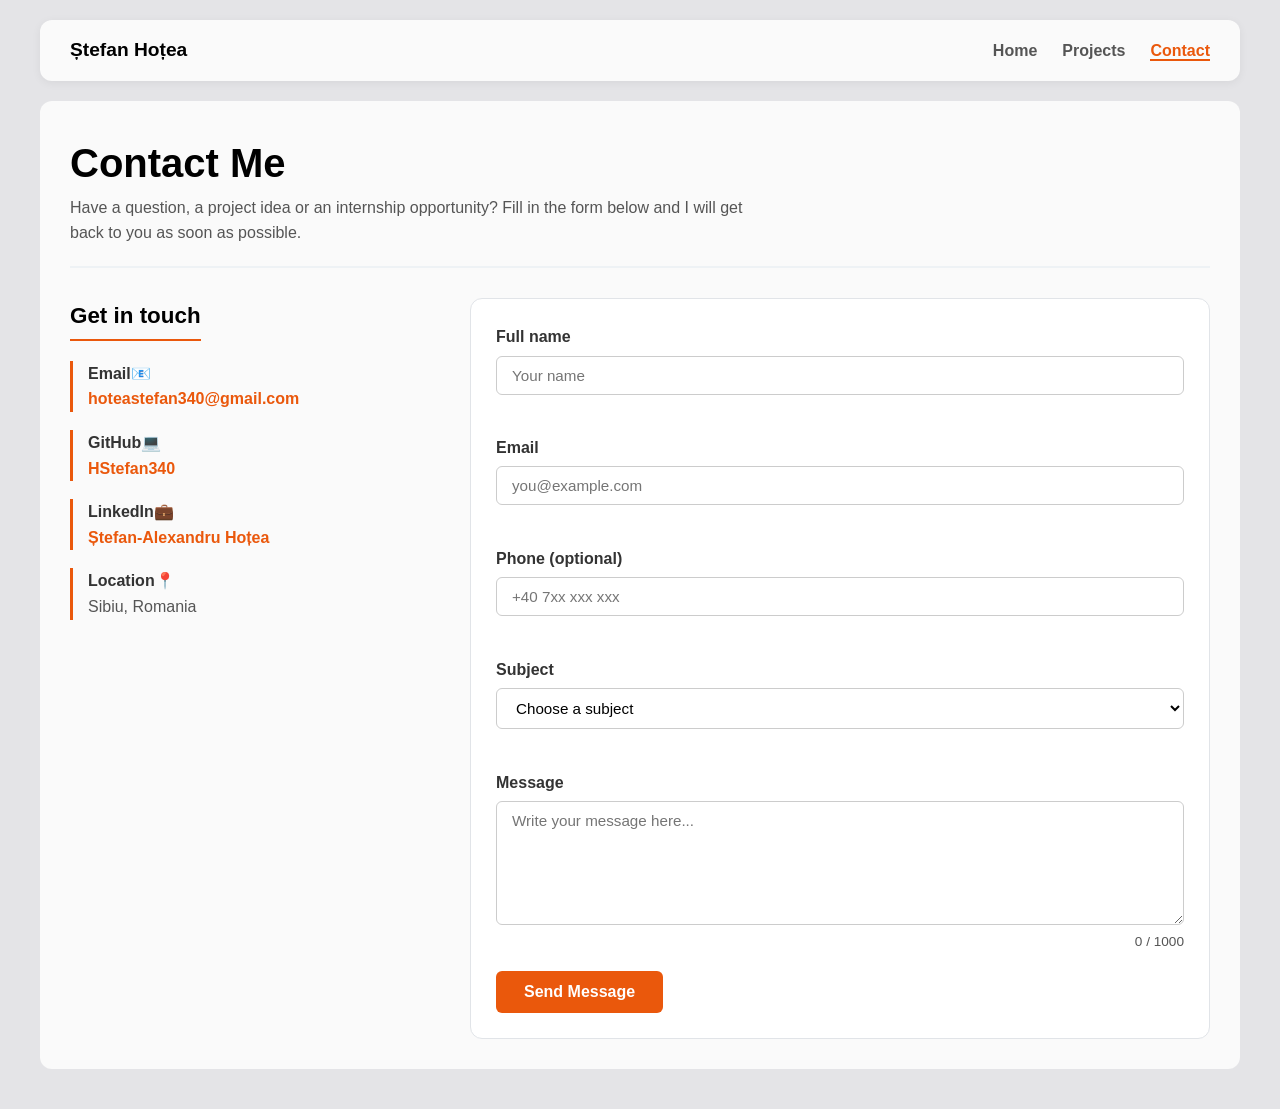
==== contact.html @ 6bd5cff4 "Added contact page with form validation, navigation bar and update experience/projects" ====
<!DOCTYPE html>
<html lang = "en">
    <head>
        <meta charset = "UTF-8">
        <meta name = "viewport" content = "width=device-width, initial-scale = 1.0">

        <title>Contact - Hoțea Ștefan-Alexandru</title>

        <link rel = "stylesheet" href = "portfolio-style.css">
        <link rel = "stylesheet" href = "contact.css">

        <script src = "navigation.js" defer></script>
        <script src = "contact-form.js" defer></script>


        <body>
            <nav class = "site-nav">
                <a href = "index.html" class = "nav-brand">Ștefan Hoțea</a>

                <button type = "button" class = "menu-toggle" aria-label = "Toggle menu" aria-expanded = "false">
                    <span></span>
                    <span></span>
                    <span></span>
                </button>

                <ul class = "nav-menu">
                    <li><a href = "index.html" class = "nav-link">Home</a></li>
                    <li><a href = "index.html#portfolio" class = "nav-link">Projects</a></li>
                    <li><a href = "contact.html" class = "nav-link current">Contact</a></li>
                </ul>
            </nav>

            <main class = "main-container">
                <header class = "contact-header">
                    <h1>Contact Me</h1>
                    <p>Have a question, a project idea or an internship opportunity? Fill in the form below and I will get back to you as soon as possible.</p>
                </header>

                <div class = "contact-grid">
                    <section class = "cv-section">
                        <h3>Get in touch</h3>

                        <div class = "contact-item">
                            <h4>Email📧</h4>
                            <a href = "mailto:hoteastefan340@gmail.com">hoteastefan340@gmail.com</a>
                        </div>

                        <div class = "contact-item">
                            <h4>GitHub💻</h4>
                            <a href = "https://github.com/HStefan340" target = "_blank">HStefan340</a>
                        </div>

                        <div class = "contact-item">
                            <h4>LinkedIn💼</h4>
                            <a href = "https://www.linkedin.com/in/%C8%99tefan-alexandru-ho%C8%9Bea-47540a3b8/" target = "_blank">Ștefan-Alexandru Hoțea</a>
                        </div>

                        <div class = "contact-item">
                            <h4>Location📍</h4>
                            <p>Sibiu, Romania</p>
                        </div>
                    </section>

                    <form id = "contact-form" class = "contact-form" novalidate>
                        <label class = "form-group">
                            Full name
                            <input tyoe = "text" name = "name" placeholder = "Your name" autocomplete = "name">
                            <small class = "field-error"></small>
                        </label>

                        <label class = "form-group">
                            Email
                            <input type = "email" name = "email" placeholder = "you@example.com" autocomplete = "email">
                            <small class = "field-error"></small>
                        </label>

                        <label class = "form-group">
                            Phone (optional)
                            <input type = "tel" name = "phone" placeholder = "+40 7xx xxx xxx" autocomplete = "tel">
                            <small class = "field-error"></small>
                        </label>

                        <label class = "form-group">
                            Subject
                            <select name = "subject">
                                <option value = "">Choose a subject</option>
                                <option>General question</option>
                                <option>Project collaboration</option>
                                <option>Internship / Job opportunity</option>
                            </select>

                            <small class = "field-error"></small>
                        </label>

                        <label class = "form-group">
                            Message
                            <textarea name = "message" rows = "6" placeholder = "Write your message here..."></textarea>
                            <div class = "message-footer">
                                <small class = "field-error"></small>
                                <small id = "message-counter" class = "character-counter">0 / 1000</small>
                            </div>
                        </label>

                        <button type = "submit" class = "submit-button">Send Message</button>

                        <p id = "form-success" class = "success-message hidden"></p>
                    </form>
                </div>
            </main>
        </body>
    </head>
</html>
---- portfolio-style.css ----
*{
    box-sizing: border-box;
    margin: 0;
    padding: 0;
    font-family: 'Segoe UI', Tahoma, Geneva, Verdana, sans-serif;
}

body{
    background-color: #e4e4e7;
    color: #333;/**/
    line-height: 1.6;
}

.main-container{
    width: 95%;
    max-width: 1200px;
    margin: 40px auto;
    padding: 30px;
    background-color: #fafafa;
    border-radius: 12px;
}

.profile-section{
    display: flex;
    align-items: center;
    gap: 30px;
    padding-bottom: 30px;
    border-bottom: 2px solid #eef2f5;
    margin-bottom: 40px;
}

.profile-picture{
    width: 160px;
    height: 160px;
    border-radius: 50%;
    object-fit: cover;
    border: 4px solid #ea580c;
}

.profile-info h1{
    font-size: 2.5rem;
    color: #000;
}

.profile-info h2{
    font-size: 1.2rem;
    color: #ea580c;
    margin-bottom: 10px;
}

.short-description{
    color: #555;
    margin-bottom: 15px;
    max-width: 800px;
}

.contact-info{
    display: flex;
    flex-direction: column;
    gap: 8px;
    margin-bottom: 20px;
    font-size: 0.95rem;
    color: #555;
}

.contact-info p{
    display: flex;
    align-items: center;
    gap: 8px;
}

.contact-info a{
    color: #ea580c;
    text-decoration: none;
    font-weight: 600;
    transition: color 0.2s ease;
}

.contact-info a:hover{
    color: #c2410c; 
    text-decoration: underline;
}

.skills-container{
    display: flex;
    flex-wrap: wrap;
    gap: 10px;
}

.skills-container span{
    background-color: #eef2f5;
    color: #ea580c;
    padding: 5px 12px;
    border-radius: 20px;
    font-size: 0.85rem;
    font-weight: 600; 
}

.cv-grid{
    display: grid;
    grid-template-columns: repeat(3, 1fr);
    gap: 30px;
    margin-bottom: 40px;
}

.cv-section h3{
    font-size: 1.4rem;
    margin-bottom: 20px;
    color: #000;
    border-bottom: 2px solid #ea580c;
    display: inline-block;
    padding-bottom: 5px;
}

.education-section, .experience-section, .projects-section{
    margin-bottom: 20px;
    padding-left: 15px;
    border-left: 3px solid #ea580c;
}

.education-section h4, .experience-section h4, .projects-section h4{
    color: #000;
    font-size: 1.1rem;
    margin-bottom: 5px;
}

.education-section p, .experience-section p, .projects-section p{
    font-size: 0.95rem;
    color: #555;
    margin-bottom: 10px;
}

.github-portfolio-section{
    background-color: #fafbfc;
    padding: 25px;
    border-radius: 12px;
    border: 1px solid #e1e4e8;
}

.portfolio-header {
    display: flex;
    justify-content: space-between;
    align-items: center;
    margin-bottom: 20px;
}

.search-input{
    padding: 10px 15px;
    border: 1px solid #ccc;
    border-radius: 6px;
    width: 250px;
    font-size: 0.9rem;
}

.projects-grid{
    display: grid;
    grid-template-columns: repeat(auto-fill, minmax(300px, 1fr));
    gap: 20px;
    margin-top: 20px;
}

.hidden{
    display: none !important;
}

.loading-indicator{
    display: flex;
    flex-direction: column;
    align-items: center;
    padding: 40px;
    gap: 15px;
}

.spinner{
    width: 50px;
    height: 50px;
    border: 5px solid #eef2f5;
    border-top: 5px solid #e11d48;
    border-radius: 50%;
    animation: spin 1s linear infinite;
}

.loading-text{
    color: #e11d48;
    font-weight: 600;
    font-size: 1.1rem;
}

@keyframes spin{
    0% { transform: rotate(0deg); }
    100% { transform: rotate(360deg); }
}

.error-message{
    color: #d73a49;
    text-align: center;
    padding: 20px;
}

.project-card{
    background: #fff;
    border: 1px solid #e11d48;
    border-radius: 8px;
    padding: 20px;
    display: flex;
    flex-direction: column;
}

.project-card h4{
    color: #e11d48;
    font-size: 1.2rem;
    margin-bottom: 10px;
}

.project-description{
    flex-grow: 1;
    font-size: 0.95rem;
    color: #586069;
    margin-bottom: 15px;
}

.project-stats{
    display: flex;
    gap: 15px;
    font-size: 0.85rem;
    color: #586069;
    align-items: center;
    margin-bottom: 5px;
}

.language-tag{
    background-color: #f1f8ff;
    color: #e11d48;
    padding: 3px 8px;
    border-radius: 12px;
    font-weight: bold;
}

.github-link{
    display: inline-block;
    text-align: center;
    background-color: #2ea44f;
    color: white;
    text-decoration: none;
    padding: 8px 12px;
    border-radius: 6px;
    font-size: 0.9rem;
    font-weight: 600;
}

.github-link:hover{
    background-color: #2c974b;
}

:root{
    --primary-color: #ea580c;
    --primary-dark: #c2410c;
    --error-color: #d73a49;
    --success-color: #2ea44f;
}

html{
    scroll-behavior: smooth;
}

#portfolio{
    scroll-margin-top: 100px;
}

.site-nav{
    position: sticky;
    top: 0;
    z-index: 100;
    display: flex;
    flex-wrap: wrap;
    justify-content: space-between;
    align-items: center;
    width: 95%;
    max-width: 1200px;
    margin: 20px auto 0;
    padding: 15px 30px;
    background-color: #fafafa;
    border-radius: 12px;
    box-shadow: 0 2px 10px rgba(0, 0, 0, 0.06);
}

.site-nav + .main-container{
    margin-top: 20px;
}

.nav-brand{
    font-size: 1.2rem;
    font-weight: 700;
    color: #000;
    text-decoration: none;
}

.nav-menu{
    display: flex;
    gap: 25px;
    list-style: none;
}

.nav-link{
    color: #555;
    font-weight: 600;
    text-decoration: none;
    border-bottom: 2px solid transparent;
    transition: 0.2s;
}

.nav-link:hover, .nav-link.current{
    color: var(--primary-color);
    border-bottom-color: var(--primary-color);
}

.menu-toggle{
    display: none;
    flex-direction: column;
    gap: 5px;
    background: none;
    border: none;
    cursor: pointer;
}

.menu-toggle span{
    width: 25px;
    height: 3px;
    background-color: #000;
    transition: 0.3s;
}

.site-nav.open span:nth-child(1){transform: translateY(8px) rotate(45deg);}
.site-nav.open span:nth-child(2){opacity: 0;}
.site-nav.open span:nth-child(3){transform: translateY(-8px) rotate(-45deg);}

@media screen and (max-width: 768px){
    .main-container{
        margin: 20px auto;
        padding: 15px;
    }

    .profile-section{
        flex-direction: column;
        text-align: center;
        gap: 15px;
    }

    .skills-container{
        justify-content: center;
    }

    .cv-grid{
        grid-template-columns: 1fr;
        gap: 20px;
    }

    .portfolio-header{
        flex-direction: column;
        gap: 15px;
        align-items: stretch;
    }

    .search-input{
        width: 100%;
    }

    .site-nav{
        padding: 15px;
    }

    .menu-toggle{
        display: flex;
    }

    .nav-menu{
        flex-direction: column;
        width: 100%;
        gap: 15px;
        max-height: 0;
        overflow: hidden;
        visibility: hidden;
        transition: 0.3s;
    }

    .site-nav.open .nav-menu{
        max-height: 200px;
        padding-top: 15px;
        visibility: visible;
    }
}
---- contact.css ----
.contact-header{
    padding-bottom: 20px;
    margin-bottom: 30px;
    border-bottom: 2px solid #eef2f5;
}

.contact-header h1{
    font-size: 2.5rem;
    color: #000;
}

.contact-header p{
    color: #555;
    max-width: 700px;
}

.contact-grid{
    display: grid;
    grid-template-columns: 1fr 2fr;
    gap: 30px;
    align-items: start;
}

.contact-item{
    padding-left: 15px;
    border-left: 3px solid var(--primary-color);
    margin-bottom: 18px;
}

.contact-item a{
    color: var(--primary-color);
    font-weight: 600;
    text-decoration: none;
}

.contact-item a:hover{
    color: var(--primary-dark);
    text-decoration: underline;
}

.contact-item p{
    color: #555;
}

.contact-form{
    display: flex;
    flex-direction: column;
    gap: 18px;
    padding: 25px;
    background-color: #fff;
    border: 1px solid #e1e4e8;
    border-radius: 12px;
}

.form-group{
    display: flex;
    flex-direction: column;
    gap: 6px;
    font-weight: 600;
}

.field-error, .character-counter{
    font-size: 0.85rem;
    font-weight: 400;
    color: #555;
}

.form-group input, .form-group select, .form-group textarea{
    padding: 10px 15px;
    border: 1px solid #ccc;
    border-radius: 6px;
    font-size: 0.95rem;
    font-weight: 400;
    background-color: #fff;
    scroll-margin-top: 100px;
    transition: 0.2s;
}

.form-group textarea{
    resize: vertical;
}

.form-group:focus{
    outline: none;
    border-color: var(--primary-color);
    box-shadow: 0 0 0 3px rgba(234, 88, 12, 0.15);
}

.form-group .valid{
    border-color: var(--success-color);
}

.form-group .invalid{
    border-color: var(--error-color);
    box-shadow: 0 0 0 3px rgba(215, 58, 73, 0.15);
}

.field-error{
    min-height: 1.2em;
    color: var(--error-color);
}

.message-footer{
    display: flex;
    justify-content: space-between;
}

.character-counter.over-limit{
    color: var(--error-color);
    font-weight: 600;
}

.submit-button{
    align-self: flex-start;
    padding: 12px 28px;
    border: none;
    border-radius: 6px;
    background-color: var(--primary-color);
    color: #fff;
    font-size: 1rem;
    font-weight: 600;
    cursor: pointer;
    transition: 0.2s;
}

.submit-button:hover{
    background-color: var(--primary-dark);
    transform: translateY(-2px);
}

.success-message{
    padding: 12px 15px;
    border: 1px solid var(--success-color);
    border-radius: 6px;
    background-color: #e6f6ec;
    color: #1f7a3a;
}

@media screen and (max-width: 768px)
{
    .contact-header{
        text-align: center;
    }

    .contact-header H1{
        font-size: 2rem;
    }

    .contact-grid{
        grid-template-columns: 1fr;
    }

    .submit-button{
        align-self: stretch;
    }
}
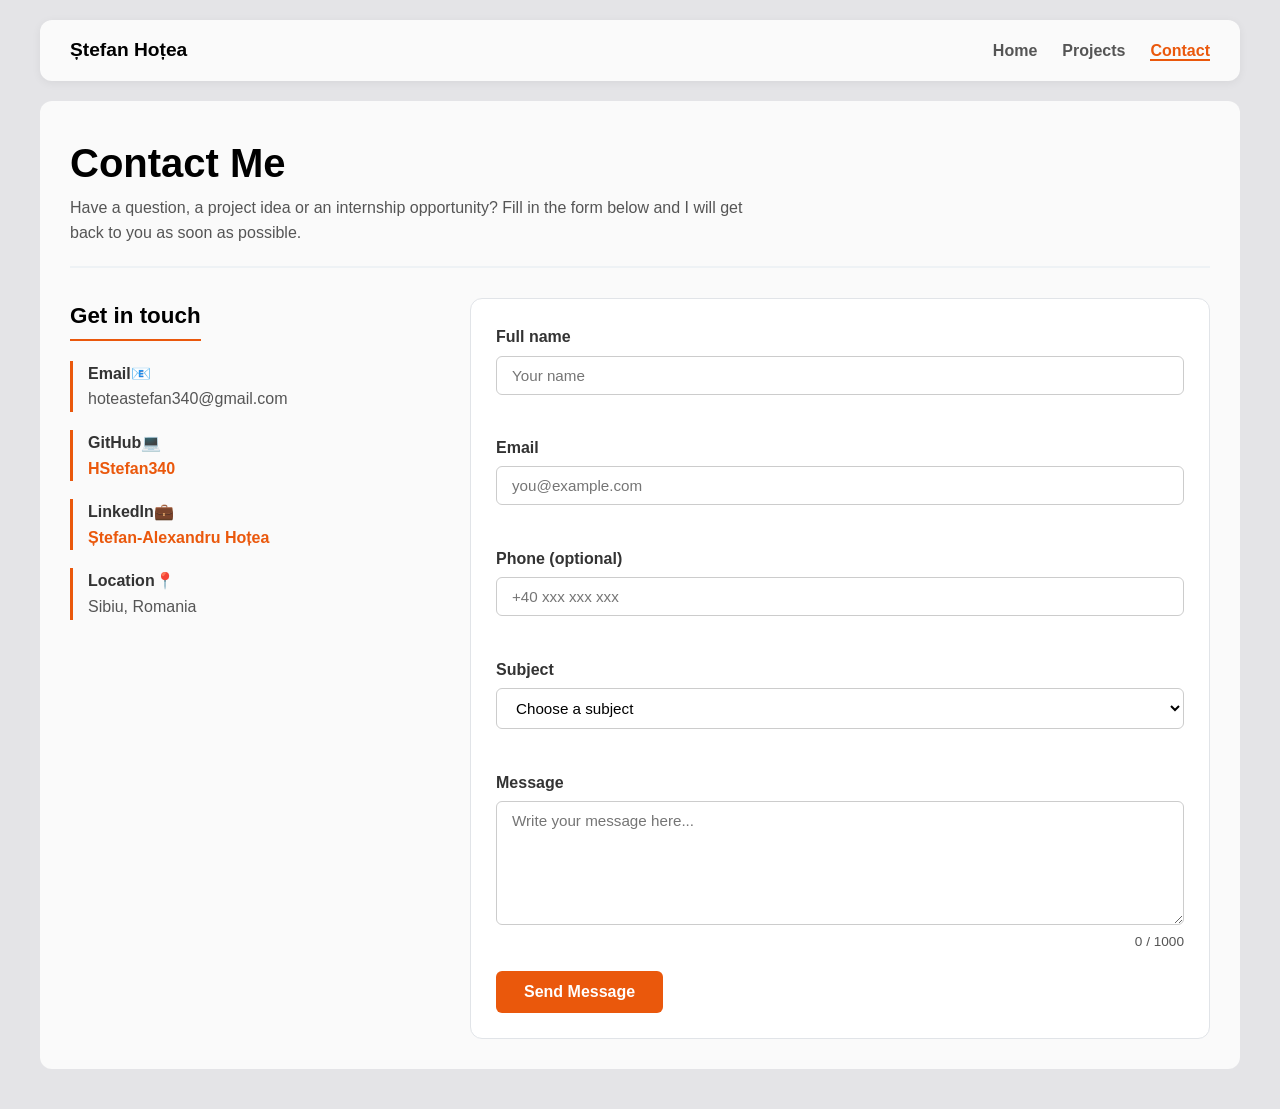
==== commit 7d931862: "Fixed message counter and HTML head structure on contact page" ====
--- a/contact.html
+++ b/contact.html
@@ -11,7 +11,7 @@
 
         <script src = "navigation.js" defer></script>
         <script src = "contact-form.js" defer></script>
-
+    </head>
 
         <body>
             <nav class = "site-nav">
@@ -42,7 +42,7 @@
 
                         <div class = "contact-item">
                             <h4>Email📧</h4>
-                            <a href = "mailto:hoteastefan340@gmail.com">hoteastefan340@gmail.com</a>
+                            <p>hoteastefan340@gmail.com</p>
                         </div>
 
                         <div class = "contact-item">
@@ -64,7 +64,7 @@
                     <form id = "contact-form" class = "contact-form" novalidate>
                         <label class = "form-group">
                             Full name
-                            <input tyoe = "text" name = "name" placeholder = "Your name" autocomplete = "name">
+                            <input type = "text" name = "name" placeholder = "Your name" autocomplete = "name">
                             <small class = "field-error"></small>
                         </label>
 
@@ -76,7 +76,7 @@
 
                         <label class = "form-group">
                             Phone (optional)
-                            <input type = "tel" name = "phone" placeholder = "+40 7xx xxx xxx" autocomplete = "tel">
+                            <input type = "tel" name = "phone" placeholder = "+40 xxx xxx xxx" autocomplete = "tel">
                             <small class = "field-error"></small>
                         </label>
 
@@ -108,5 +108,4 @@
                 </div>
             </main>
         </body>
-    </head>
 </html>
--- a/portfolio-style.css
+++ b/portfolio-style.css
@@ -365,6 +365,14 @@
         width: 100%;
     }
 
+    .github-portfolio-section{
+        padding: 15px;
+    }
+
+    .projects-grid{
+        grid-template-columns: 1fr;
+    }
+
     .site-nav{
         padding: 15px;
     }
